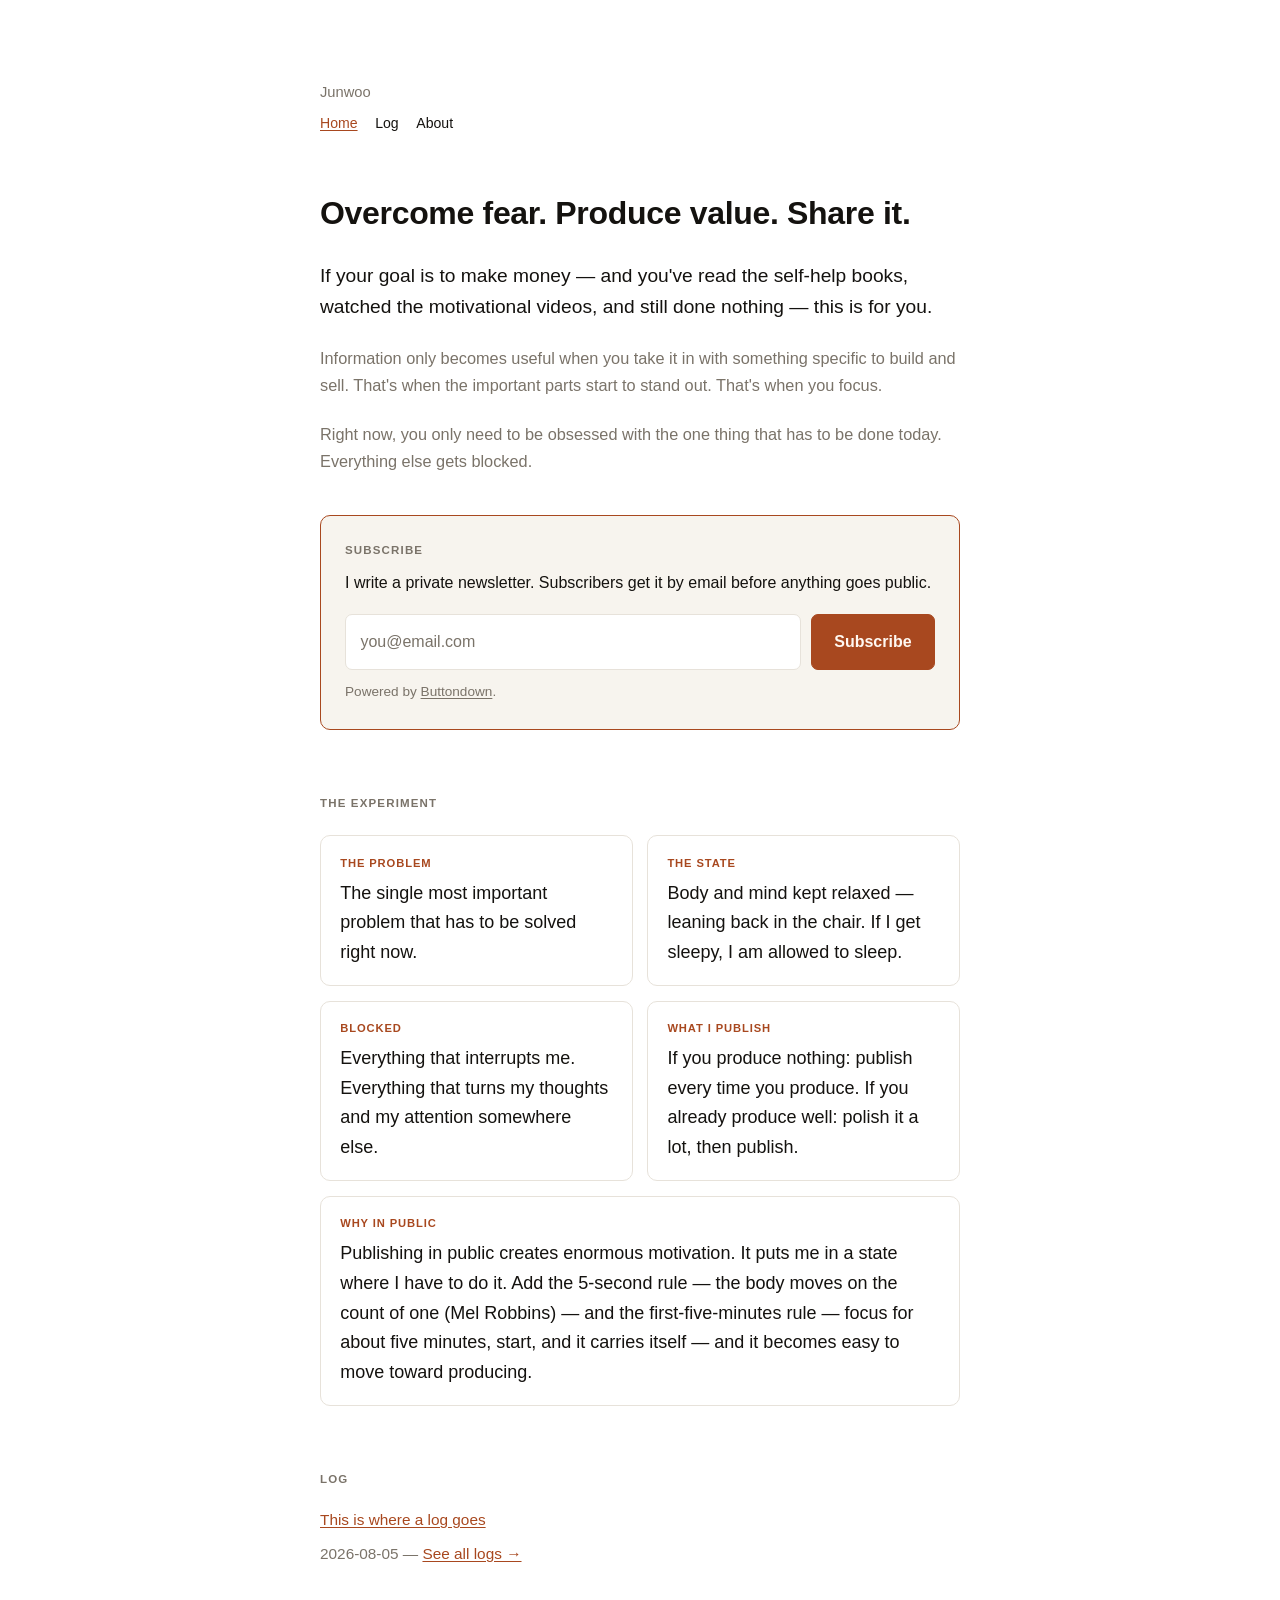
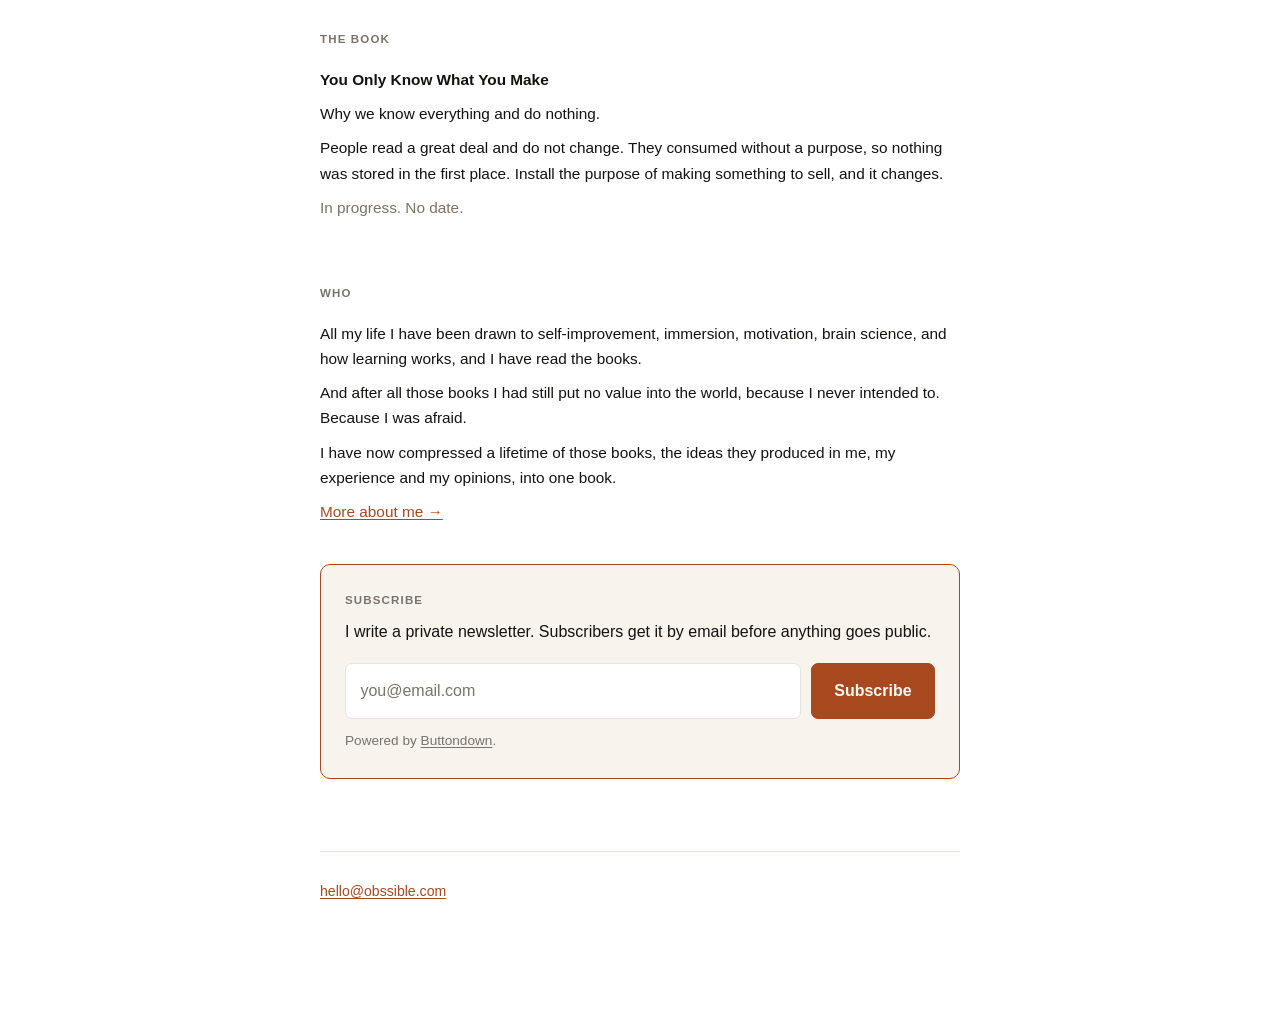
==== index.html @ e0d1e8bc "Initial commit — static site, build script, first log entry" ====
<!doctype html>
<html lang="en">
<head>
<meta charset="utf-8">
<meta name="viewport" content="width=device-width, initial-scale=1">
<title>You Only Know What You Make — Junwoo</title>
<meta name="description" content="Why we know everything and do nothing. A book in progress, and the immersion experiment behind it, published as it happens.">
<link rel="alternate" type="application/rss+xml" title="Junwoo — Log" href="/rss.xml">
<link rel="stylesheet" href="assets/style.css">
</head>
<body>
<main>

<p class="name">Junwoo</p>
<!-- NAV:START -->
<nav class="site-nav">
  <a href="/" class="current">Home</a><a href="/log/">Log</a><a href="/about.html">About</a>
</nav>
<!-- NAV:END -->

<section class="claim" style="margin-top:0">
  <h1>Overcome fear. Produce value. Share it.</h1>
  <p>If your goal is to make money — and you've read the self-help books, watched the motivational videos, and still done nothing — this is for you.</p>
  <p>Information only becomes useful when you take it in with something specific to build and sell. That's when the important parts start to stand out. That's when you focus.</p>
  <p>Right now, you only need to be obsessed with the one thing that has to be done today. Everything else gets blocked.</p>
</section>

<section class="signup">
<div class="signup-box">
  <p class="eyebrow" style="margin-bottom:0.6rem">Subscribe</p>
  <p class="signup-line">I write a private newsletter. Subscribers get it by email before anything goes public.</p>
  <form action="https://buttondown.com/api/emails/embed-subscribe/junwoo" method="post" class="embeddable-buttondown-form">
    <label class="sr-only" for="bd-email-top">Enter your email</label>
    <input type="email" name="email" id="bd-email-top" placeholder="you@email.com" required>
    <button type="submit">Subscribe</button>
  </form>
  <p class="note">Powered by <a href="https://buttondown.com/refer/junwoo" target="_blank">Buttondown</a>.</p>
</div>
</section>

<section>
  <h2>The experiment</h2>
  <div class="notes">
    <div class="note-card">
      <p class="term">The problem</p>
      <p class="def">The single most important problem that has to be solved right now.</p>
    </div>
    <div class="note-card">
      <p class="term">The state</p>
      <p class="def">Body and mind kept relaxed — leaning back in the chair. If I get sleepy, I am allowed to sleep.</p>
    </div>
    <div class="note-card">
      <p class="term">Blocked</p>
      <p class="def">Everything that interrupts me. Everything that turns my thoughts and my attention somewhere else.</p>
    </div>
    <div class="note-card">
      <p class="term">What I publish</p>
      <p class="def">If you produce nothing: publish every time you produce. If you already produce well: polish it a lot, then publish.</p>
    </div>
    <div class="note-card" style="flex-basis:100%">
      <p class="term">Why in public</p>
      <p class="def">Publishing in public creates enormous motivation. It puts me in a state where I have to do it. Add the 5-second rule — the body moves on the count of one (Mel Robbins) — and the first-five-minutes rule — focus for about five minutes, start, and it carries itself — and it becomes easy to move toward producing.</p>
    </div>
  </div>
</section>

<section class="tight">
  <h2>Log</h2>
  <!-- LATEST:START -->
<p><a href="log/example-entry.html">This is where a log goes</a></p>
<p class="status">2026-08-05 — <a href="log/">See all logs →</a></p>
<!-- LATEST:END -->
</section>

<section class="tight">
  <h2>The book</h2>
  <p class="book-title">You Only Know What You Make</p>
  <p>Why we know everything and do nothing.</p>
  <p>People read a great deal and do not change. They consumed without a purpose, so nothing was stored in the first place. Install the purpose of making something to sell, and it changes.</p>
  <p class="status">In progress. No date.</p>
</section>

<section class="tight">
  <h2>Who</h2>
  <p>All my life I have been drawn to self-improvement, immersion, motivation, brain science, and how learning works, and I have read the books.</p>
  <p>And after all those books I had still put no value into the world, because I never intended to. Because I was afraid.</p>
  <p>I have now compressed a lifetime of those books, the ideas they produced in me, my experience and my opinions, into one book.</p>
  <p><a href="about.html">More about me →</a></p>
</section>

<section class="signup">
<div class="signup-box">
  <p class="eyebrow" style="margin-bottom:0.6rem">Subscribe</p>
  <p class="signup-line">I write a private newsletter. Subscribers get it by email before anything goes public.</p>
  <form action="https://buttondown.com/api/emails/embed-subscribe/junwoo" method="post" class="embeddable-buttondown-form">
    <label class="sr-only" for="bd-email-bottom">Enter your email</label>
    <input type="email" name="email" id="bd-email-bottom" placeholder="you@email.com" required>
    <button type="submit">Subscribe</button>
  </form>
  <p class="note">Powered by <a href="https://buttondown.com/refer/junwoo" target="_blank">Buttondown</a>.</p>
</div>
</section>

<footer>
  <p><a href="mailto:hello@obssible.com">hello@obssible.com</a></p>
</footer>

</main>
</body>
</html>
---- assets/style.css ----
:root {
  --bg: #ffffff;
  --fg: #14120f;
  --muted: #7a7369;
  --rule: #e7e2da;
  --box-bg: #f7f4ee;
  --accent: #a8481f;
  --accent-fg: #fff8f1;
}
@media (prefers-color-scheme: dark) {
  :root {
    --bg: #100f0d;
    --fg: #ece7de;
    --muted: #8a8478;
    --rule: #29271f;
    --box-bg: #1a1815;
    --accent: #e08148;
    --accent-fg: #100f0d;
  }
}
* { box-sizing: border-box; }
html { -webkit-text-size-adjust: 100%; }
body {
  margin: 0;
  padding: 3.5rem 1.25rem 5rem;
  background: var(--bg);
  color: var(--fg);
  font-family: -apple-system, BlinkMacSystemFont, "Segoe UI", Roboto, "Helvetica Neue", Arial, sans-serif;
  font-size: 17px;
  line-height: 1.65;
  font-weight: 400;
}
main { max-width: 640px; margin: 0 auto; }
section { margin-top: 4rem; }
p { margin: 0 0 1.4rem; }
p:last-child { margin-bottom: 0; }
a { color: var(--accent); text-decoration: underline; text-underline-offset: 2px; }
a:hover { text-decoration-thickness: 2px; }

.eyebrow {
  margin: 0 0 0.9rem;
  font-size: 0.72rem;
  font-weight: 600;
  letter-spacing: 0.1em;
  text-transform: uppercase;
  color: var(--muted);
}

/* name + nav */
.name { margin: 0 0 0.5rem; font-size: 0.92rem; color: var(--muted); }
.site-nav { margin: 0 0 3.5rem; font-size: 0.88rem; }
.site-nav a { margin-right: 1.1rem; text-decoration: none; color: var(--fg); }
.site-nav a:hover { text-decoration: underline; }
.site-nav a.current { color: var(--accent); text-decoration: underline; }

/* claim — the loudest text on the page besides the CTA */
h1 {
  margin: 0 0 1.7rem;
  font-size: 1.65rem;
  line-height: 1.32;
  font-weight: 600;
  letter-spacing: -0.01em;
}
.claim p { font-size: 1.02rem; color: var(--fg); }
.claim p:first-of-type { font-size: 1.14rem; line-height: 1.6; }
.claim p:not(:first-of-type) { color: var(--muted); }

/* signup — the one clear action */
.signup { margin-top: 2.5rem; }
.signup-box {
  border: 1px solid var(--accent);
  background: var(--box-bg);
  border-radius: 10px;
  padding: 1.6rem 1.5rem;
}
.signup-line { margin-bottom: 1.1rem; font-size: 1rem; }
form { margin: 0; display: flex; flex-direction: column; gap: 0.6rem; }
input[type="email"] {
  width: 100%;
  padding: 0.85rem 0.9rem;
  font: inherit;
  font-size: 1rem;
  color: var(--fg);
  background: var(--bg);
  border: 1px solid var(--rule);
  border-radius: 7px;
  appearance: none;
}
input[type="email"]:focus-visible { outline: 2px solid var(--accent); outline-offset: 1px; }
input[type="email"]::placeholder { color: var(--muted); }
button {
  padding: 0.85rem 0.9rem;
  font: inherit;
  font-size: 1rem;
  font-weight: 600;
  color: var(--accent-fg);
  background: var(--accent);
  border: 1px solid var(--accent);
  border-radius: 7px;
  cursor: pointer;
  appearance: none;
}
button:hover { opacity: 0.9; }
button:disabled { opacity: 0.45; cursor: default; }
.note { margin-top: 0.7rem; font-size: 0.85rem; color: var(--muted); }
.note a { color: inherit; }

.sr-only {
  position: absolute;
  width: 1px;
  height: 1px;
  padding: 0;
  margin: -1px;
  overflow: hidden;
  clip: rect(0, 0, 0, 0);
  white-space: nowrap;
  border: 0;
}

/* section labels — quieter now that signup carries the weight */
h2 {
  margin: 0 0 1.4rem;
  font-size: 0.72rem;
  font-weight: 600;
  letter-spacing: 0.1em;
  text-transform: uppercase;
  color: var(--muted);
}

/* experiment — read as index cards, not a list */
.notes { display: flex; flex-direction: column; gap: 0.9rem; }
.note-card {
  border: 1px solid var(--rule);
  border-radius: 10px;
  padding: 1.1rem 1.2rem;
}
.note-card .term {
  margin: 0 0 0.4rem;
  font-size: 0.7rem;
  font-weight: 600;
  letter-spacing: 0.08em;
  text-transform: uppercase;
  color: var(--accent);
}
.note-card .def { margin: 0; }

/* log / book / who — de-emphasized, footnote weight */
.tight h2 { margin-bottom: 1.1rem; }
.tight p { margin-bottom: 0.55rem; font-size: 0.96rem; }
.book-title { font-weight: 600; color: var(--fg); font-size: 1rem; }
.status { color: var(--muted); font-size: 0.9rem; }

/* ---- single log article (post page) ---- */
.log {
  padding-top: 2.5rem;
  border-top: 1px solid var(--rule);
  margin-top: 2.5rem;
}
.log:first-of-type { padding-top: 0; border-top: 0; margin-top: 0; }
.log-date {
  margin-bottom: 0.4rem;
  font-size: 0.85rem;
  color: var(--muted);
}
.log h3 {
  margin: 0 0 1.2rem;
  font-size: 1.2rem;
  line-height: 1.35;
  font-weight: 600;
}
.log h4 {
  margin: 2rem 0 0.6rem;
  font-size: 1rem;
  font-weight: 600;
}
.log ul { margin: 0 0 1.1rem; padding-left: 1.2rem; }
.log li { margin-bottom: 0.35rem; }
.log blockquote {
  margin: 0 0 1.1rem;
  padding-left: 1rem;
  border-left: 2px solid var(--accent);
  color: var(--muted);
}
.log code {
  font-family: ui-monospace, SFMono-Regular, Menlo, Consolas, monospace;
  font-size: 0.9em;
  background: var(--box-bg);
  padding: 0.1em 0.3em;
  border-radius: 4px;
}

/* ---- log list page (/log/index.html) ---- */
.log-list { list-style: none; margin: 0; padding: 0; }
.log-list li {
  border-top: 1px solid var(--rule);
  padding: 1.1rem 0;
}
.log-list li:first-child { border-top: 0; padding-top: 0; }
.log-list a {
  display: block;
  text-decoration: none;
}
.log-list a:hover .log-list-title { text-decoration: underline; }
.log-list-date {
  display: block;
  font-size: 0.85rem;
  color: var(--muted);
  margin-bottom: 0.2rem;
}
.log-list-title { font-weight: 600; color: var(--fg); }

footer {
  margin-top: 4.5rem;
  padding-top: 1.75rem;
  border-top: 1px solid var(--rule);
  font-size: 0.88rem;
  color: var(--muted);
}

@media (min-width: 40rem) {
  body { padding: 5rem 2rem 7rem; font-size: 18px; }
  h1 { font-size: 2rem; }
  .claim p:first-of-type { font-size: 1.2rem; }
  form { flex-direction: row; }
  input[type="email"] { flex: 1; }
  button { flex: 0 0 auto; padding-inline: 1.4rem; }
  .notes { flex-direction: row; flex-wrap: wrap; }
  .note-card { flex: 1 1 calc(50% - 0.45rem); }
}
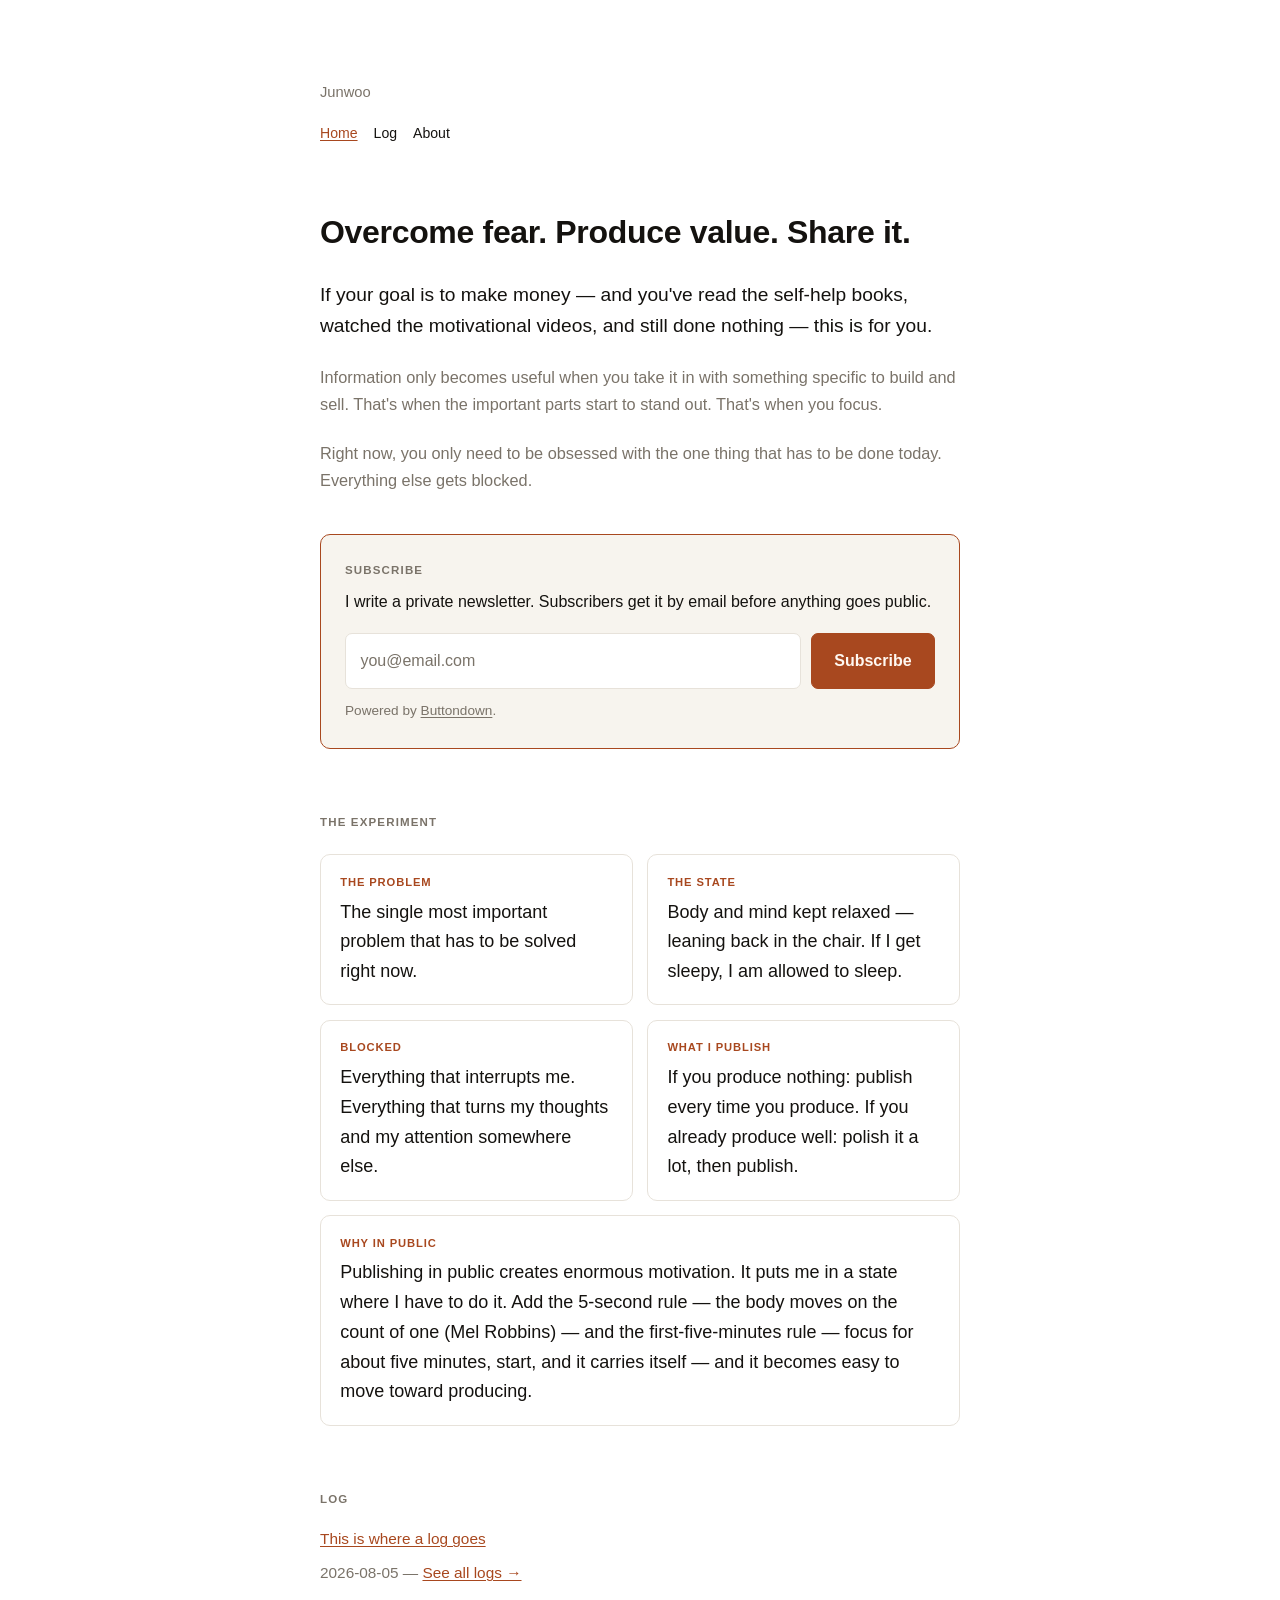
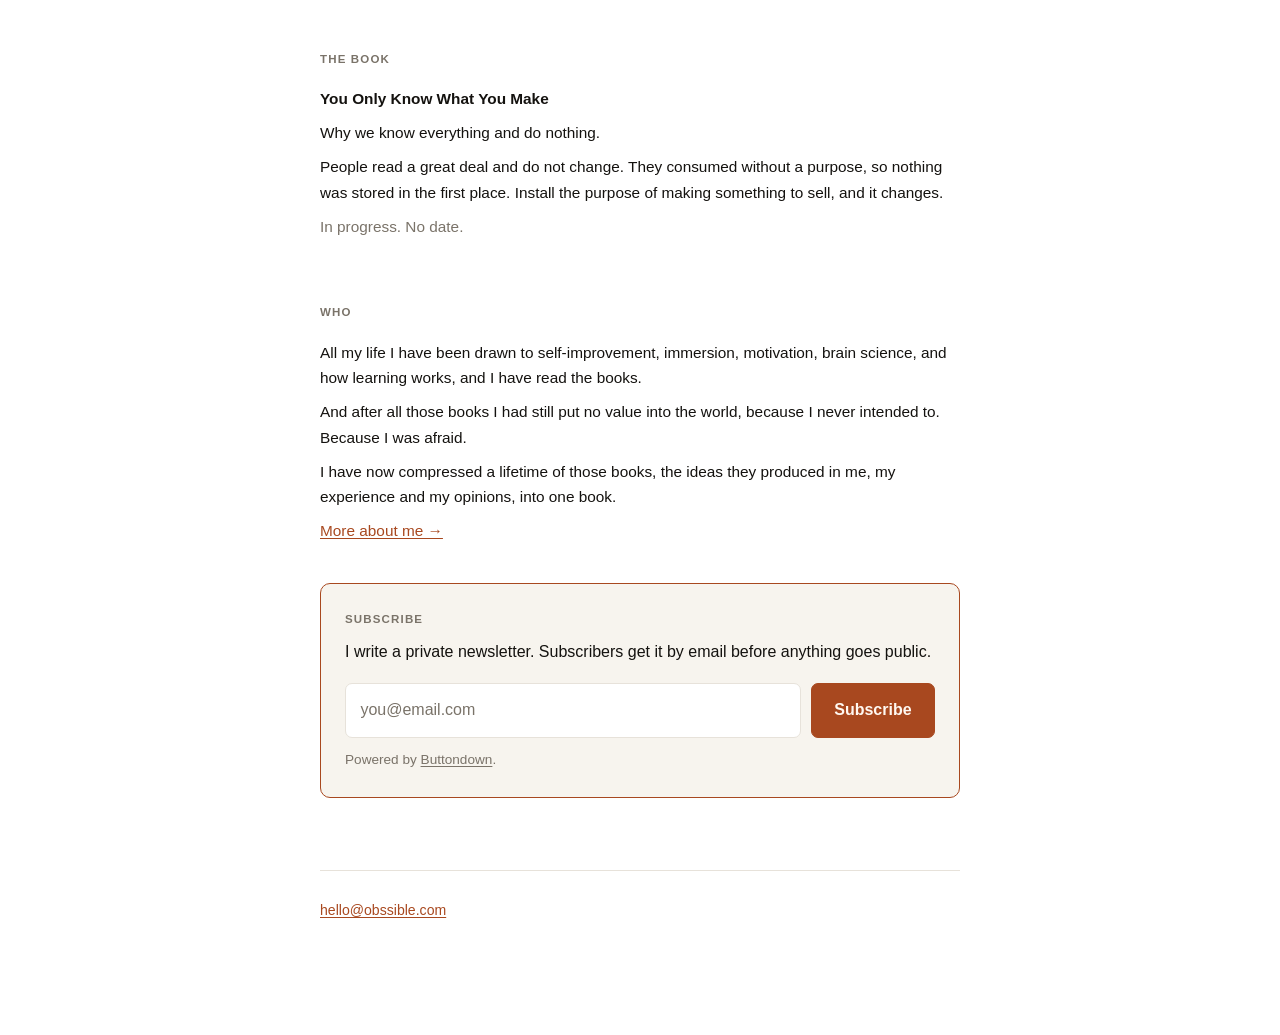
==== commit d5a23500: "Add SEO/OG/favicon/sitemap, fix mobile nav tap targets and text overflow" ====
--- a/index.html
+++ b/index.html
@@ -5,6 +5,13 @@
 <meta name="viewport" content="width=device-width, initial-scale=1">
 <title>You Only Know What You Make — Junwoo</title>
 <meta name="description" content="Why we know everything and do nothing. A book in progress, and the immersion experiment behind it, published as it happens.">
+<meta property="og:type" content="website">
+<meta property="og:title" content="You Only Know What You Make — Junwoo">
+<meta property="og:description" content="Why we know everything and do nothing. A book in progress, and the immersion experiment behind it, published as it happens.">
+<meta property="og:image" content="https://obssible.com/assets/og-image.png">
+<meta property="og:url" content="https://obssible.com/">
+<link rel="icon" href="/favicon.ico" sizes="any">
+<link rel="apple-touch-icon" href="/apple-touch-icon.png">
 <link rel="alternate" type="application/rss+xml" title="Junwoo — Log" href="/rss.xml">
 <link rel="stylesheet" href="assets/style.css">
 </head>
--- a/assets/style.css
+++ b/assets/style.css
@@ -29,6 +29,7 @@
   font-size: 17px;
   line-height: 1.65;
   font-weight: 400;
+  overflow-wrap: anywhere;
 }
 main { max-width: 640px; margin: 0 auto; }
 section { margin-top: 4rem; }
@@ -49,7 +50,13 @@
 /* name + nav */
 .name { margin: 0 0 0.5rem; font-size: 0.92rem; color: var(--muted); }
 .site-nav { margin: 0 0 3.5rem; font-size: 0.88rem; }
-.site-nav a { margin-right: 1.1rem; text-decoration: none; color: var(--fg); }
+.site-nav a {
+  display: inline-block;
+  padding: 0.6rem 0;
+  margin-right: 1rem;
+  text-decoration: none;
+  color: var(--fg);
+}
 .site-nav a:hover { text-decoration: underline; }
 .site-nav a.current { color: var(--accent); text-decoration: underline; }
 
